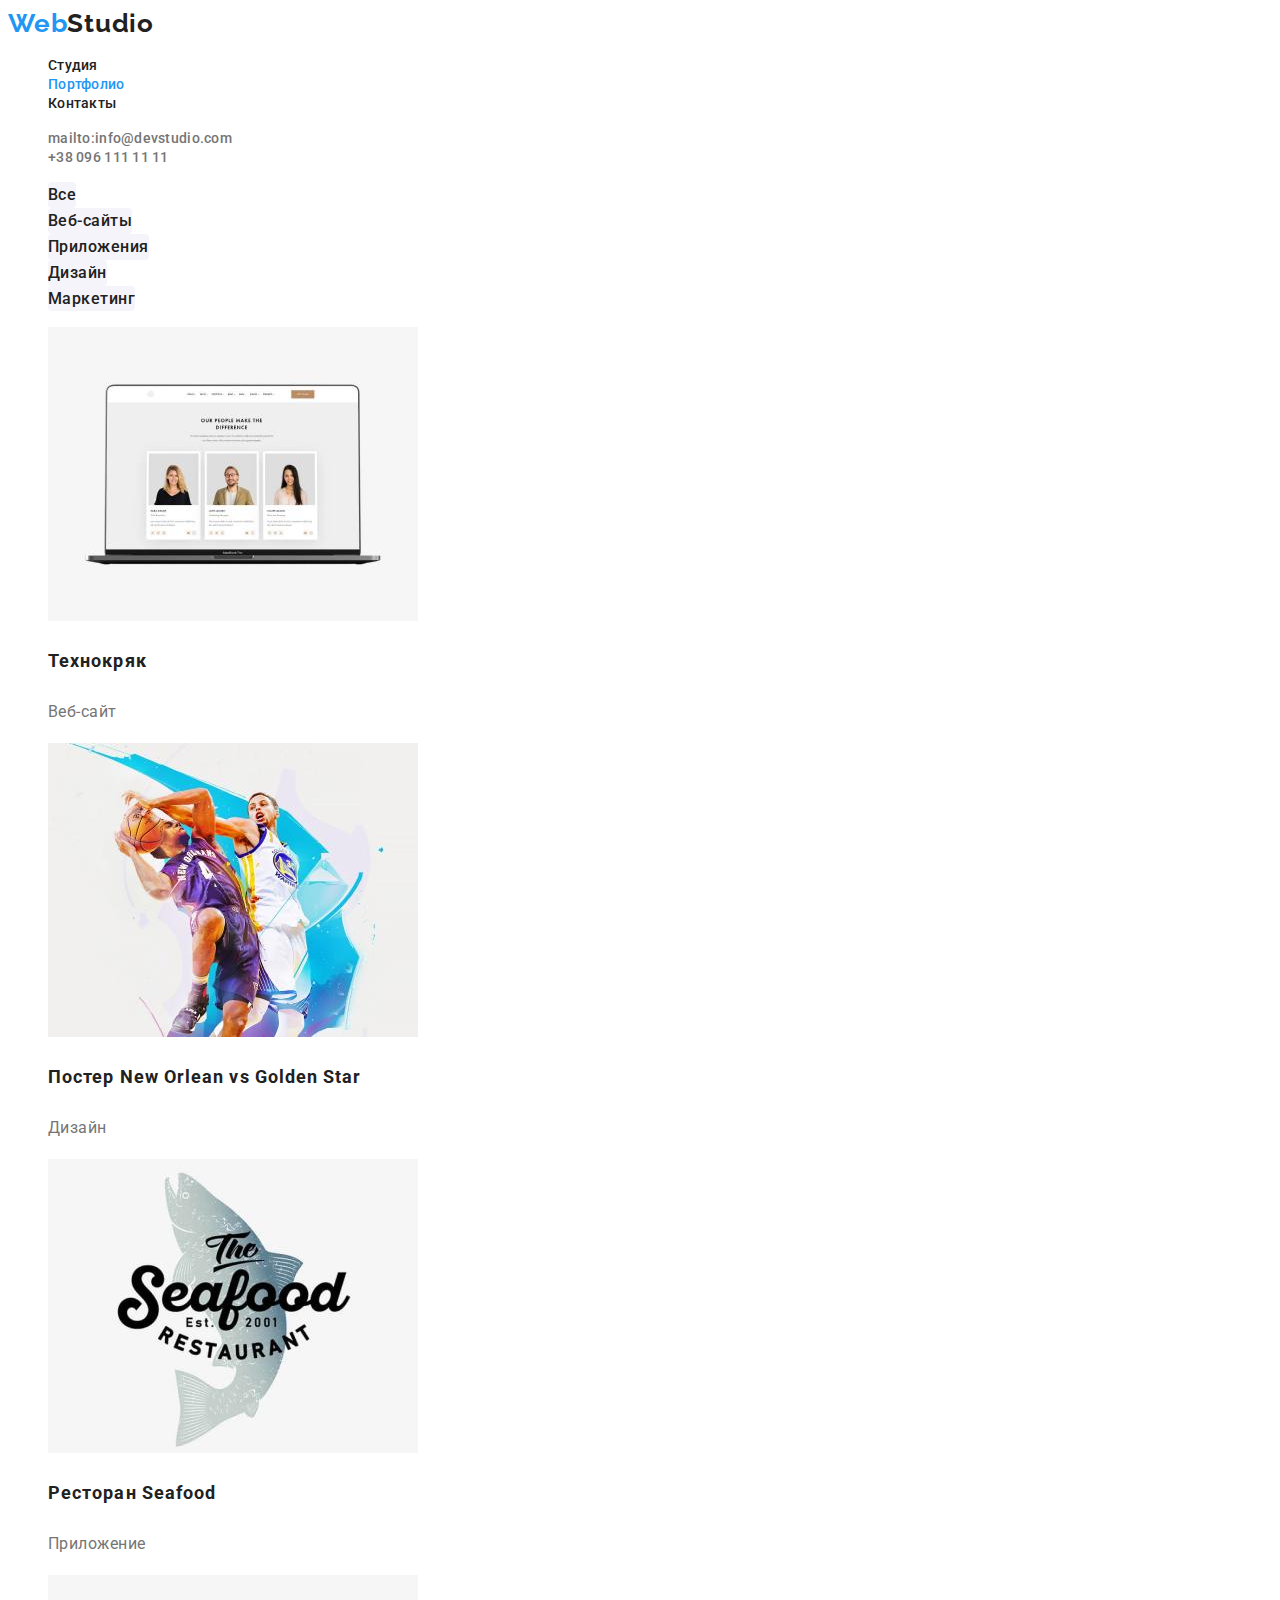
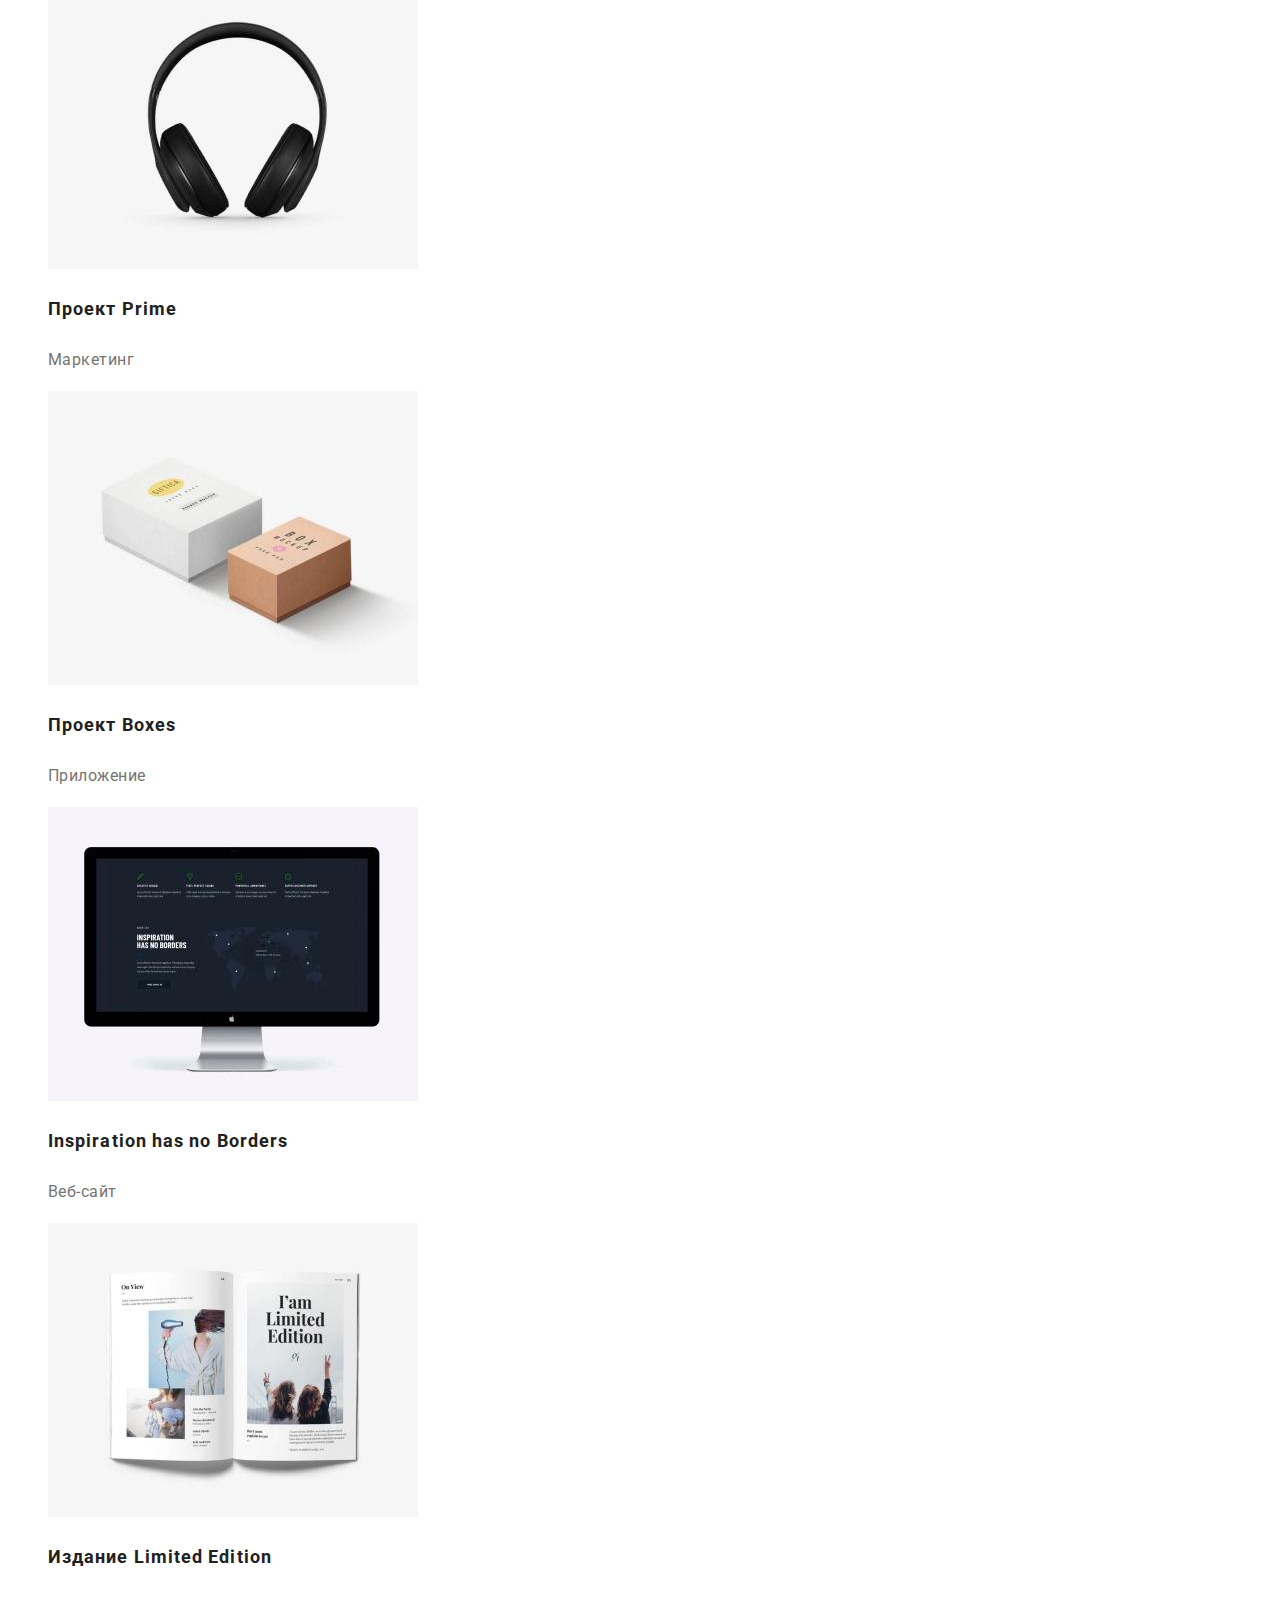
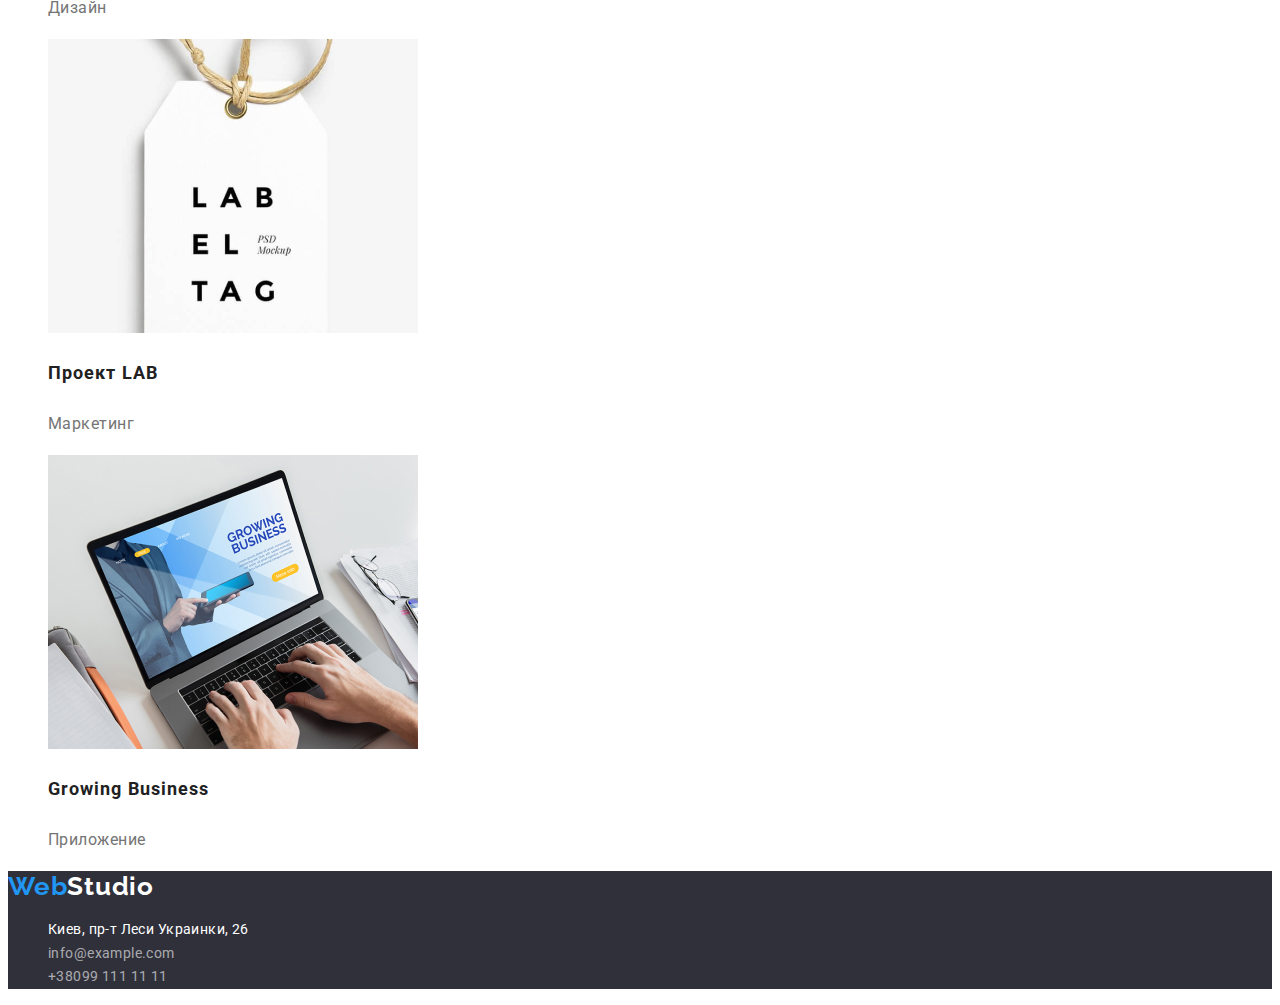
==== portfolio.html @ 42a3a4bd "1.3" ====
<!DOCTYPE html>
    <html lang="ru">
    <head>
        <meta charset="UTF-8">
        <meta http-equiv="X-UA-Compatible" content="IE=edge">
        <meta name="viewport" content="width=device-width, initial-scale=1.0">
        <title>Portfolio</title>
        <link rel="stylesheet" type="text/css" href="https://necolas.github.io/normalize.css/8.0.1/normalize.css">
        <link rel="preconnect" href="https://fonts.googleapis.com">
        <link rel="preconnect" href="https://fonts.gstatic.com" crossorigin>
        <link href="https://fonts.googleapis.com/css2?family=Raleway:wght@700&family=Roboto:wght@400;500;700&display=swap"
            rel="stylesheet">
        <link rel="stylesheet" href="./css/styles.css">
    </head>
    <body>
        <header>
            <nav>
                <a class="logo" href="index.html" lang="en">Web<span class="studio">Studio</span> </a>
                <ul class="list">
                    <li><a class="menu-link link" href="index.html">Студия</a></li>
                    <li><a class="menu-link link current" href="./portfolio.html">Портфолио</a></li>
                    <li><a class="menu-link link" href="">Контакты</a></li>
                </ul>    
            </nav>
            <ul class="list">
                <li><a class="link mail-tel" href="mailto:info@devstudio.com">mailto:info@devstudio.com</a></li>
                <li><a class="link mail-tel "  href="tel:+380961111111">+38 096 111 11 11</a></li>
            </ul>
        </header>
        <main>
        <section>
            <h1 class=" visually-hidden "> Скрытый заголовок</h1>
            <ul class="list" >
                <li><button class="btn-portfolio btn active-btn" type="button">Все</button></li>
                <li><button class="btn-portfolio btn" type="button">Веб-сайты</button></li>
                <li><button class="btn-portfolio btn" type="button">Приложения</button></li>
                <li><button class="btn-portfolio btn" type="button">Дизайн</button></li>
                <li><button class="btn-portfolio btn" type="button">Маркетинг</button></li>
            </ul>
        </section>
        </main>
        <div>
            <ul class="list" >
                <li>
                    <img class="photo-portfolio" src="./images/texnocrack.jpg" alt="технокряк" >
                    <h3 class="desc-photo" >Технокряк</h3>
                    <p class="desc-desc">Веб-сайт</p>
                </li>
                <li>
                    <img class="photo-portfolio"  src="./images/neworlean.jpg" alt="Постер New Orlean vs Golden Star">
                    <h3 class="desc-photo" lang="en">Постер New Orlean vs Golden Star</h3>
                    <p class="desc-desc">Дизайн</p>
                </li>
                <li>
                    <img class="photo-portfolio" src="./images/seafood.jpg" alt="Ресторан Seafood">
                    <h3 class="desc-photo" lang="en">Ресторан Seafood</h3>
                    <p class="desc-desc">Приложение</p>
                </li>
                <li>
                    <img class="photo-portfolio" src="./images/роектprime.jpg" alt="Проект Prime">
                    <h3 class="desc-photo" lang="en">Проект Prime</h3>
                    <p class="desc-desc">Маркетинг</p>
                </li>
                <li>
                    <img class="photo-portfolio" src="./images/роектboxes.jpg" alt="Проект Boxes">
                    <h3 class="desc-photo" lang="en">Проект Boxes</h3>
                    <p class="desc-desc">Приложение</p>
                </li>
                <li><img class="photo-portfolio" src="./images/inspiration.jpg" alt="Inspiration has no Borders">
                    <h3 class="desc-photo" lang="en">Inspiration has no Borders</h3>
                    <p class="desc-desc">Веб-сайт</p>
                </li>
                <li>
                    <img class="photo-portfolio" src="./images/здание.jpg" alt="Издание Limited Edition">
                    <h3 class="desc-photo" lang="en">Издание Limited Edition</h3>
                    <p class="desc-desc">Дизайн</p>
                </li>
                <li>
                    <img class="photo-portfolio" src="./images/lab.jpg" alt="Проект LAB">
                    <h3 class="desc-photo" lang="en">Проект LAB</h3>
                    <p class="desc-desc">Маркетинг</p>
                    
                </li>
                <li>
                    <img class="photo-portfolio" src="./images/growingbusiness.jpg" alt="Growing Business">
                    <h3 class="desc-photo" lang="en">Growing Business</h3>
                    <p class="desc-desc">Приложение</p>
                </li>
            </ul>
        </div>
        <footer class="hero-footer" >
            <!--Contact Information-->
        
            <a class="logo" href="index.html" lang="en">Web<span class="studio-footer">Studio</span> </a>
                <address>
                    <ul class="list">
                        <li>
                            <a class="contact-menu-map link map link"
                                href="https://www.google.com/maps/d/embed?mid=10uSM3H-mIU3GznYo2szRIEphczw" 
                                target="_blank"
                                rel="noopener noreferrer" > Киев, пр-т Леси Украинки, 26 </a> 
                        </li>
        
                        <li><a class="contact-menu link" href="mailto:info@example123456.com">info@example.com</a>
                        </li>
        
                        <li><a class="contact-menu link" href="tel:+380991111111">+38099 111 11 11</a>
                        </li>
        
                    </ul>
                </address>
        
        </footer>
        
    </body>
    </html>
---- css/styles.css ----
:root {
  --header-color: #ffffff;
  --primery-text-color: #212121;
  --accent-color: #2196f3;
  --fhone-color: #2f303a;
  --contact-color: rgba(255, 255, 255, 0.6);
  --mail-tel-color: #757575;
  --team-color: #f5f4fa;
}
body {
  font-family: "Roboto", sans-serif;
}

.mail-tel {
  font-style: normal;
  font-weight: 500;
  font-size: 14px;
  line-height: 1.14;
  letter-spacing: 0.02em;
  color: var(--mail-tel-color);
}
.mail-tel:hover,
.mail-tel:focus {
  color: var(--accent-color);
}
.menu-link {
  font-style: normal;
  font-weight: 500;
  font-size: 14px;
  line-height: 1.14px;
  letter-spacing: 0.02em;
  color: var(--primery-text-color);
}
.menu-link:hover,
.menu-link:focus {
  color: var(--accent-color);
}
.studio-footer {
  color: var(--header-color);
}
.logo {
  font-family: Raleway;
  font-style: normal;
  font-weight: bold;
  font-size: 26px;
  line-height: 1.19;
  letter-spacing: 0.03em;
  color: var(--accent-color);
  text-decoration: none;
}
.list {
  list-style: none;
}
.link {
  text-decoration: none;
}
.contact-menu {
  font-style: normal;
  font-weight: normal;
  font-size: 14px;
  line-height: 1.71;
  letter-spacing: 0.03em;
  color: var(--contact-color);
}
.contact-menu-map {
  font-style: normal;
  font-weight: normal;
  font-size: 14px;
  line-height: 1.71;
  letter-spacing: 0.03em;
  color: var(--header-color);
}

.contact-menu:hover,
.contact-menu:focus {
  color: var(--accent-color);
}

.hero-title {
  font-style: normal;
  font-weight: 900;
  font-size: 44px;
  line-height: 1.36;
  text-align: center;
  letter-spacing: 0.06em;
  text-transform: uppercase;
  color: var(--header-color);
}
.desc-menu {
  font-style: normal;
  font-weight: bold;
  font-size: 14px;
  line-height: 1.14;
  text-transform: uppercase;
}
.desc {
  font-style: normal;
  font-weight: normal;
  font-size: 14px;
  line-height: 1.71;
  letter-spacing: 0.03em;
  color: var(--mail-tel-color);
}
.title {
  font-style: normal;
  font-weight: bold;
  font-size: 36px;
  line-height: 1.16;
  text-align: center;
  letter-spacing: 0.03em;
  color: var(--primery-text-color);
}
.people {
  font-style: normal;
  font-weight: 500;
  font-size: 16px;
  line-height: 1.18;
  text-align: center;
  letter-spacing: 0.03em;

  color: var(--primery-text-color);
}
.people-desc {
  font-family: Roboto;
  font-style: normal;
  font-weight: normal;
  font-size: 16px;
  line-height: 1.18;
  text-align: center;
  letter-spacing: 0.03em;
  color: var(--mail-tel-color);
}
.visually-hidden {
  position: absolute;
  white-space: nowrap;
  width: 1px;
  height: 1px;
  overflow: hidden;
  border: 0;
  padding: 0;
  clip: rect(0 0 0 0);
  clip-path: inset(50%);
  margin: -1px;
}
.btn {
  font-family: Roboto;
  font-style: normal;
  font-weight: bold;
  font-size: 16px;
  line-height: 1.87;
  color: var(--primery-text-color);
  background: var(--team-color);
  cursor: pointer;
  border: 0;
  border-radius: 4px;
  border: inherit;
  padding: inherit;
}
.btn:hover,
.btn:focus {
  color: var(--header-color);
  background: var(--accent-color);
}
.btn-portfolio {
  font-style: normal;
  font-weight: 500;
  font-size: 16px;
  line-height: 1.62;
  text-align: center;
  letter-spacing: 0.03em;
  color: var(--primery-text-color);
  border: inherit;
  cursor: pointer;
  border-radius: 4px;
}
.photo-portfolio {
  width: 370px;
  height: 294px;
}
.desc-photo {
  font-family: Roboto;
  font-style: normal;
  font-weight: bold;
  font-size: 18px;
  line-height: 2;
  letter-spacing: 0.06em;
  color: var(--primery-text-color);
}
.desc-desc {
  font-style: normal;
  font-weight: normal;
  font-size: 16px;
  line-height: 1.87;
  letter-spacing: 0.03em;
  color: var(--mail-tel-color);
}
.studio {
  color: var(--primery-text-color);
}
.team {
  background: var(--team-color);
}
.logo-footer {
  font-family: Raleway;
  font-style: normal;
  font-weight: 700;
  font-size: 26px;
  line-height: 1.19;
  letter-spacing: 0.03em;
  cursor: pointer;
  color: var(--accent-color);
}
.hero-footer {
  background-color: var(--fhone-color);
}
.logo-footer:hover,
.logo-footer:focus {
  color: var(--accent-color);
}
.current {
  color: var(--accent-color);
}
.btn-order {
  color: var(--header-color);
  background: var(--accent-color);
  border-radius: 4px;
  border: 0;
}
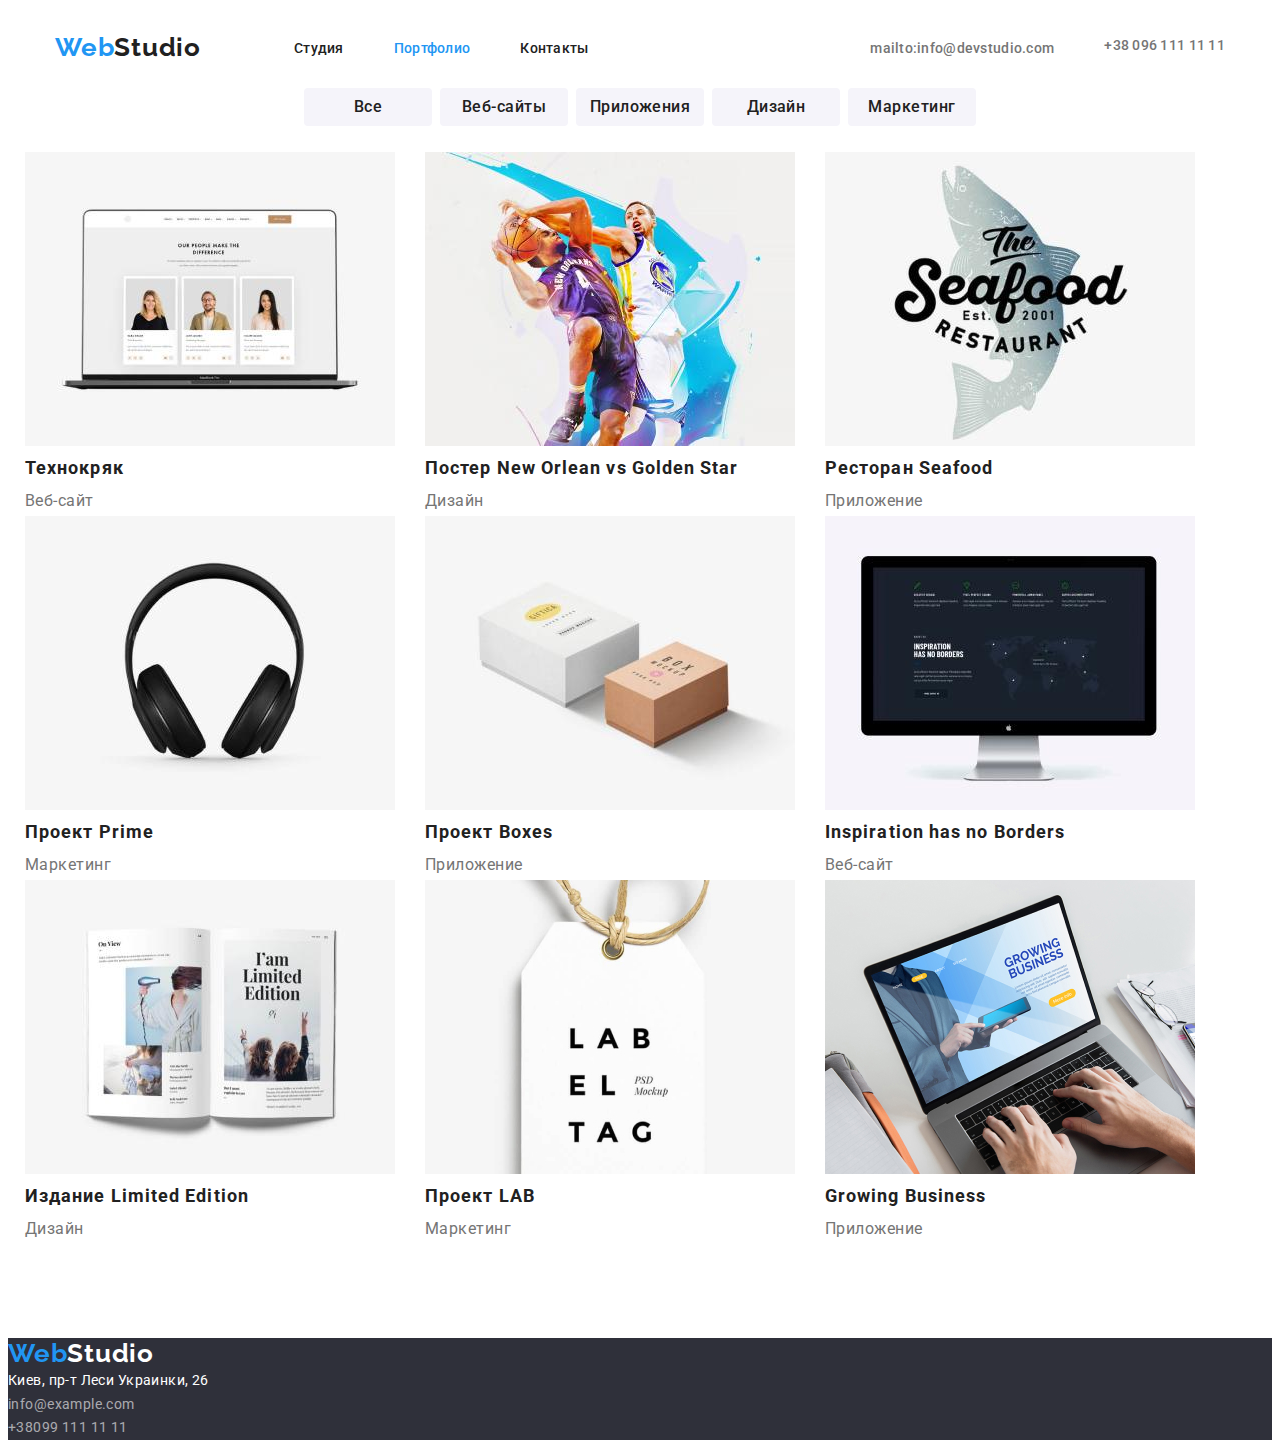
==== commit d12221ab: "1" ====
--- a/portfolio.html
+++ b/portfolio.html
@@ -13,81 +13,87 @@
         <link rel="stylesheet" href="./css/styles.css">
     </head>
     <body>
-        <header>
-            <nav>
-                <a class="logo" href="index.html" lang="en">Web<span class="studio">Studio</span> </a>
-                <ul class="list">
-                    <li><a class="menu-link link" href="index.html">Студия</a></li>
-                    <li><a class="menu-link link current" href="./portfolio.html">Портфолио</a></li>
-                    <li><a class="menu-link link" href="">Контакты</a></li>
+        <header class="header">
+          <div class="container container-header">
+            <nav class="header-nav">
+                <a class="logo header-logo" href="index.html" lang="en">Web<span class="studio">Studio</span> </a>
+                <ul class="list menu-list">
+                    <li class="li-header"><a class="menu-link link" href="index.html">Студия</a></li>
+                    <li class="li-header"><a class="menu-link link current" href="./portfolio.html">Портфолио</a></li>
+                    <li class="li-header"><a class="menu-link link" href="">Контакты</a></li>
                 </ul>    
             </nav>
-            <ul class="list">
-                <li><a class="link mail-tel" href="mailto:info@devstudio.com">mailto:info@devstudio.com</a></li>
-                <li><a class="link mail-tel "  href="tel:+380961111111">+38 096 111 11 11</a></li>
-            </ul>
+            <div class="header-connect">
+                <ul class="list tel">
+                    <li><a class="link mail-tel " href="mailto:info@devstudio.com">mailto:info@devstudio.com</a></li>
+                    <li><a class="link mail-tel  tel"  href="tel:+380961111111">+38 096 111 11 11</a></li>
+                </ul>
+            </div>
+          </div>
         </header>
         <main>
         <section>
             <h1 class=" visually-hidden "> Скрытый заголовок</h1>
-            <ul class="list" >
-                <li><button class="btn-portfolio btn active-btn" type="button">Все</button></li>
-                <li><button class="btn-portfolio btn" type="button">Веб-сайты</button></li>
-                <li><button class="btn-portfolio btn" type="button">Приложения</button></li>
-                <li><button class="btn-portfolio btn" type="button">Дизайн</button></li>
-                <li><button class="btn-portfolio btn" type="button">Маркетинг</button></li>
+            <ul class="list btn-list" >
+                <li class="btn-li"><button class="btn-portfolio btn active-btn" type="button">Все</button></li>
+                <li class="btn-li"><button class="btn-portfolio btn" type="button">Веб-сайты</button></li>
+                <li class="btn-li"><button class="btn-portfolio btn" type="button">Приложения</button></li>
+                <li class="btn-li"><button class="btn-portfolio btn" type="button">Дизайн</button></li>
+                <li class="btn-li"><button class="btn-portfolio btn" type="button">Маркетинг</button></li>
             </ul>
         </section>
         </main>
-        <div>
-            <ul class="list" >
-                <li>
+        <section class="about">
+            <div class="container">
+            <ul class="list about-list" >
+                <li class="about-item">
                     <img class="photo-portfolio" src="./images/texnocrack.jpg" alt="технокряк" >
                     <h3 class="desc-photo" >Технокряк</h3>
                     <p class="desc-desc">Веб-сайт</p>
                 </li>
-                <li>
+                <li class="about-item">
                     <img class="photo-portfolio"  src="./images/neworlean.jpg" alt="Постер New Orlean vs Golden Star">
                     <h3 class="desc-photo" lang="en">Постер New Orlean vs Golden Star</h3>
                     <p class="desc-desc">Дизайн</p>
                 </li>
-                <li>
+                <li class="about-item">
                     <img class="photo-portfolio" src="./images/seafood.jpg" alt="Ресторан Seafood">
                     <h3 class="desc-photo" lang="en">Ресторан Seafood</h3>
                     <p class="desc-desc">Приложение</p>
                 </li>
-                <li>
+                <li class="about-item">
                     <img class="photo-portfolio" src="./images/роектprime.jpg" alt="Проект Prime">
                     <h3 class="desc-photo" lang="en">Проект Prime</h3>
                     <p class="desc-desc">Маркетинг</p>
                 </li>
-                <li>
+                <li class="about-item">
                     <img class="photo-portfolio" src="./images/роектboxes.jpg" alt="Проект Boxes">
                     <h3 class="desc-photo" lang="en">Проект Boxes</h3>
                     <p class="desc-desc">Приложение</p>
                 </li>
-                <li><img class="photo-portfolio" src="./images/inspiration.jpg" alt="Inspiration has no Borders">
+                <li class="about-item">
+                    <img class="photo-portfolio" src="./images/inspiration.jpg" alt="Inspiration has no Borders">
                     <h3 class="desc-photo" lang="en">Inspiration has no Borders</h3>
                     <p class="desc-desc">Веб-сайт</p>
                 </li>
-                <li>
+                <li class="about-item" >
                     <img class="photo-portfolio" src="./images/здание.jpg" alt="Издание Limited Edition">
                     <h3 class="desc-photo" lang="en">Издание Limited Edition</h3>
                     <p class="desc-desc">Дизайн</p>
                 </li>
-                <li>
+                <li class="about-item">
                     <img class="photo-portfolio" src="./images/lab.jpg" alt="Проект LAB">
                     <h3 class="desc-photo" lang="en">Проект LAB</h3>
                     <p class="desc-desc">Маркетинг</p>
-                    
                 </li>
-                <li>
+                <li class="about-item">
                     <img class="photo-portfolio" src="./images/growingbusiness.jpg" alt="Growing Business">
                     <h3 class="desc-photo" lang="en">Growing Business</h3>
                     <p class="desc-desc">Приложение</p>
                 </li>
             </ul>
-        </div>
+            </div>
+        </section>
         <footer class="hero-footer" >
             <!--Contact Information-->
         
--- a/css/styles.css
+++ b/css/styles.css
@@ -7,6 +7,9 @@
   --mail-tel-color: #757575;
   --team-color: #f5f4fa;
 }
+* {
+  box-sizing: border-box;
+}
 body {
   font-family: "Roboto", sans-serif;
 }
@@ -38,6 +41,9 @@
 .studio-footer {
   color: var(--header-color);
 }
+.header-logo {
+  margin-right: 93px;
+}
 .logo {
   font-family: Raleway;
   font-style: normal;
@@ -48,6 +54,25 @@
   color: var(--accent-color);
   text-decoration: none;
 }
+.li-header:not(:last-child) {
+  margin-right: 50px;
+}
+.tel {
+  margin-left: 50px;
+}
+.btn-list {
+  display: flex;
+  align-items: center;
+  justify-content: center;
+}
+.btn-li:not(:last-child) {
+  margin-right: 8px;
+}
+.header {
+  padding-top: 24px;
+  padding-bottom: 25px;
+}
+
 .list {
   list-style: none;
 }
@@ -77,6 +102,10 @@
 }
 
 .hero-title {
+  padding-top: 200px;
+  padding-bottom: 280px;
+  padding-left: 452px;
+  padding-right: 452px;
   font-style: normal;
   font-weight: 900;
   font-size: 44px;
@@ -162,6 +191,8 @@
   background: var(--accent-color);
 }
 .btn-portfolio {
+  width: 128px;
+  height: 38px;
   font-style: normal;
   font-weight: 500;
   font-size: 16px;
@@ -211,6 +242,8 @@
   color: var(--accent-color);
 }
 .hero-footer {
+  display: flex;
+  display: block;
   background-color: var(--fhone-color);
 }
 .logo-footer:hover,
@@ -221,8 +254,70 @@
   color: var(--accent-color);
 }
 .btn-order {
+  display: flex;
+  margin: 0 auto;
+  margin-top: 40px;
+  margin-bottom: 210px;
+  padding-left: 32px;
+  padding-right: 32px;
+  padding-top: 10px;
+  padding-bottom: 10px;
+  cursor: pointer;
   color: var(--header-color);
   background: var(--accent-color);
   border-radius: 4px;
   border: 0;
 }
+
+p,
+h1,
+h2,
+h3 {
+  margin: 0;
+}
+ul {
+  margin: 0;
+  padding: 0;
+}
+.container {
+  width: 1200px;
+  padding-right: 15px;
+  padding-left: 15px;
+  margin: 0 auto;
+}
+.header-nav {
+  display: flex;
+  align-items: center;
+}
+.menu-list {
+  display: flex;
+}
+.header-connect {
+  display: flex;
+  margin-left: auto;
+  align-items: center;
+}
+.container-header {
+  display: flex;
+}
+.tel {
+  display: flex;
+}
+.about {
+  padding-top: 56px;
+  padding-bottom: 94px;
+}
+.about-list {
+  display: flex;
+  flex-wrap: wrap;
+  margin-left: -30px;
+  margin-top: -30px;
+}
+.about-item:not(:last-child) {
+  margin-right: 30px;
+}
+.about-item: {
+  flex-basis: calc(100% / 3 - 30px);
+  margin-left: 30px;
+  margin-top: 30px;
+}
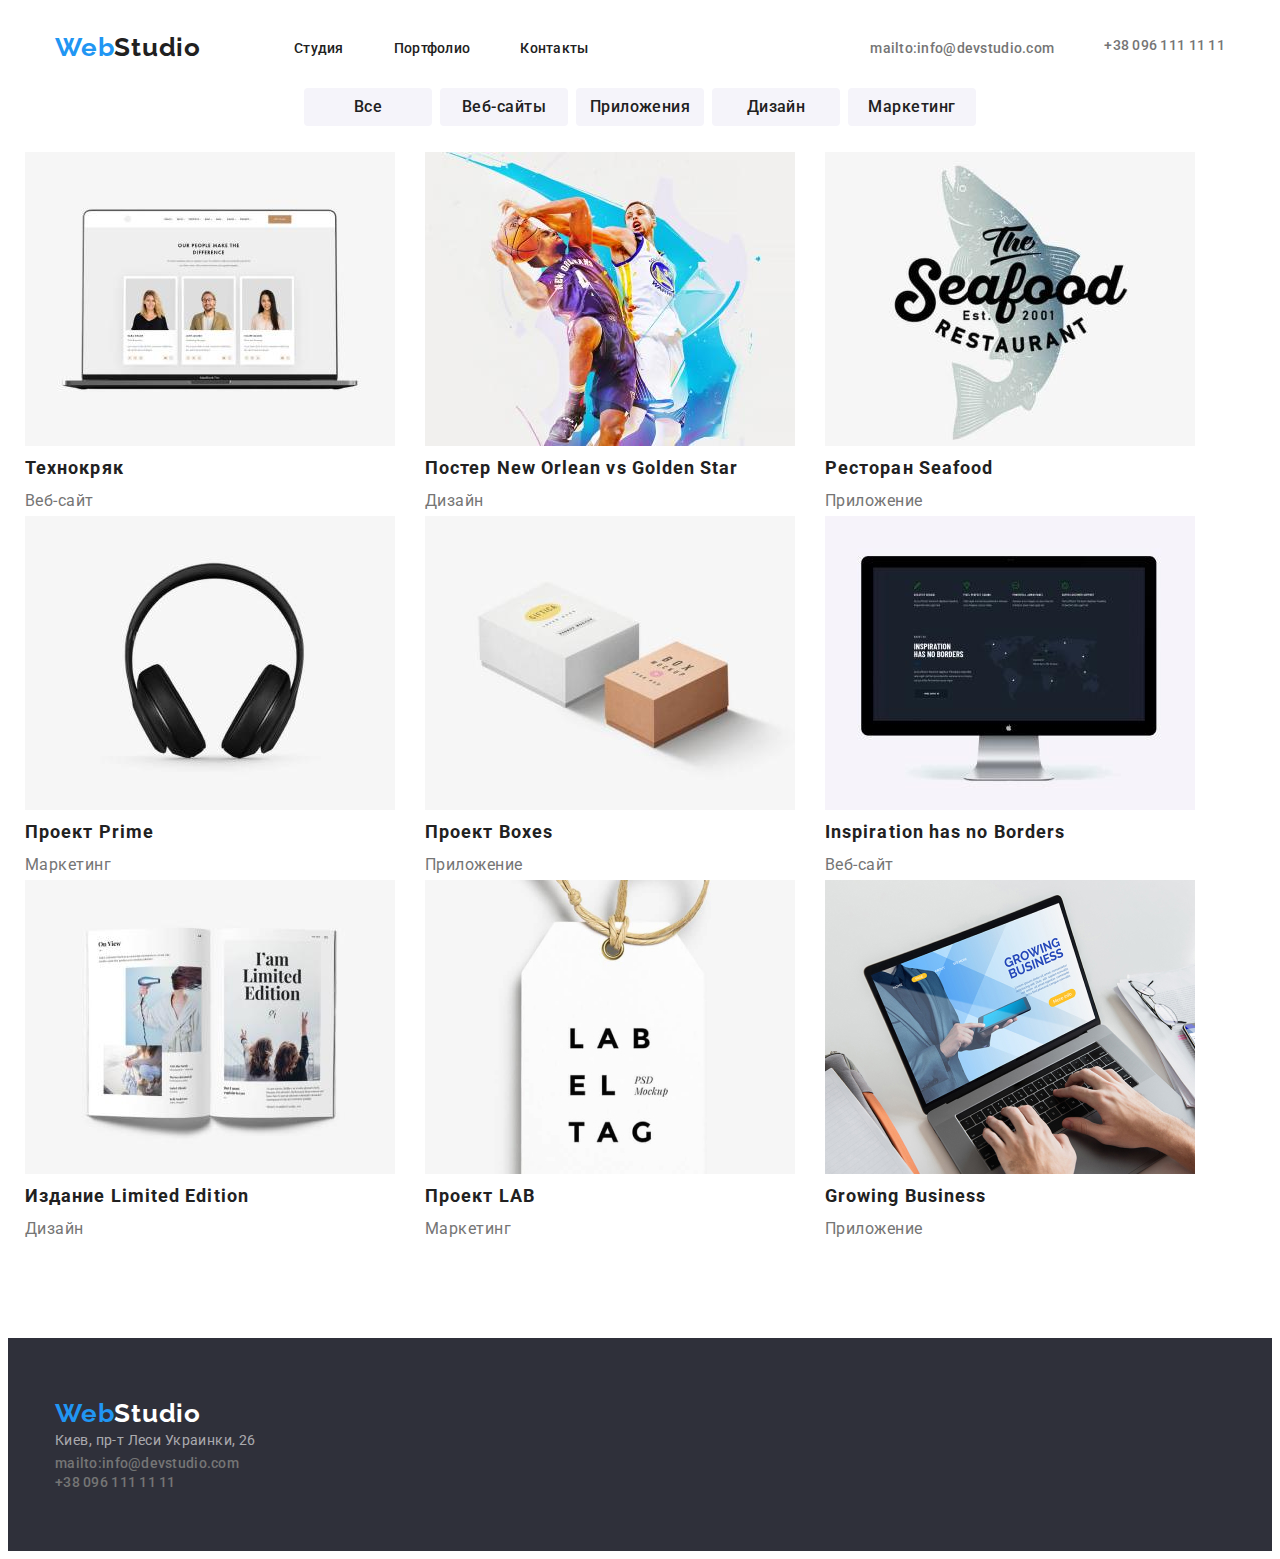
==== commit 4d677ce2: "2" ====
--- a/portfolio.html
+++ b/portfolio.html
@@ -94,29 +94,19 @@
             </ul>
             </div>
         </section>
-        <footer class="hero-footer" >
-            <!--Contact Information-->
-        
-            <a class="logo" href="index.html" lang="en">Web<span class="studio-footer">Studio</span> </a>
-                <address>
-                    <ul class="list">
-                        <li>
-                            <a class="contact-menu-map link map link"
-                                href="https://www.google.com/maps/d/embed?mid=10uSM3H-mIU3GznYo2szRIEphczw" 
-                                target="_blank"
-                                rel="noopener noreferrer" > Киев, пр-т Леси Украинки, 26 </a> 
-                        </li>
-        
-                        <li><a class="contact-menu link" href="mailto:info@example123456.com">info@example.com</a>
-                        </li>
-        
-                        <li><a class="contact-menu link" href="tel:+380991111111">+38099 111 11 11</a>
-                        </li>
-        
+        <footer class="hero-footer">
+            <div class="container">
+                <a class="logo-footer link" href="index.html" lang="en">Web<span class="studio-footer">Studio</span> </a>
+                <address class="contact-adress">
+                    <ul class="list ">
+                        <li><a class=" link contact-menu  link map"
+                                href="https://www.google.com/maps/d/embed?mid=10uSM3H-mIU3GznYo2szRIEphczw" target="_blank"
+                                rel="noopener noreferrer">Киев, пр-т Леси Украинки, 26</a></li>
+                        <li><a class=" link mail-tel" href="mailto:info@devstudio.com">mailto:info@devstudio.com</a></li>
+                        <li><a class=" link mail-tel" href="tel:+380961111111">+38 096 111 11 11</a></li>
                     </ul>
                 </address>
-        
+            </div>
         </footer>
-        
     </body>
     </html>--- a/css/styles.css
+++ b/css/styles.css
@@ -102,10 +102,9 @@
 }
 
 .hero-title {
-  padding-top: 200px;
-  padding-bottom: 280px;
-  padding-left: 452px;
-  padding-right: 452px;
+  display: block;
+  margin-bottom: 50px;
+
   font-style: normal;
   font-weight: 900;
   font-size: 44px;
@@ -131,13 +130,9 @@
   color: var(--mail-tel-color);
 }
 .title {
-  font-style: normal;
-  font-weight: bold;
-  font-size: 36px;
-  line-height: 1.16;
-  text-align: center;
-  letter-spacing: 0.03em;
-  color: var(--primery-text-color);
+  display: block;
+  text-align: center;
+  margin-bottom: 50px;
 }
 .people {
   font-style: normal;
@@ -191,6 +186,7 @@
   background: var(--accent-color);
 }
 .btn-portfolio {
+  text-align: center;
   width: 128px;
   height: 38px;
   font-style: normal;
@@ -241,23 +237,19 @@
   cursor: pointer;
   color: var(--accent-color);
 }
-.hero-footer {
-  display: flex;
+.hero {
   display: block;
+  text-align: center;
   background-color: var(--fhone-color);
+  padding-top: 200px;
+  padding-bottom: 210px;
 }
 .logo-footer:hover,
 .logo-footer:focus {
   color: var(--accent-color);
 }
-.current {
-  color: var(--accent-color);
-}
+
 .btn-order {
-  display: flex;
-  margin: 0 auto;
-  margin-top: 40px;
-  margin-bottom: 210px;
   padding-left: 32px;
   padding-right: 32px;
   padding-top: 10px;
@@ -321,3 +313,43 @@
   margin-left: 30px;
   margin-top: 30px;
 }
+.list-desc {
+  display: flex;
+}
+.list-item:not(:last-child) {
+  margin-right: 30px;
+}
+
+.desc-section {
+  padding-top: 94px;
+  padding-bottom: 94px;
+}
+.list-foto {
+  display: flex;
+}
+.foto-item:not(:last-child) {
+  margin-right: 30px;
+}
+.foto-occup {
+  padding-top: 94px;
+  padding-bottom: 94px;
+}
+.list-team {
+  display: flex;
+}
+.team {
+  padding-top: 94px;
+  padding-bottom: 94px;
+}
+.foto-team:not(:last-child) {
+  margin-right: 30px;
+}
+.hero-footer {
+  padding-top: 60px;
+  padding-bottom: 60px;
+  background-color: var(--fhone-color);
+}
+.contact-adress {
+  margin-right: 0;
+  font-style: inherit;
+}
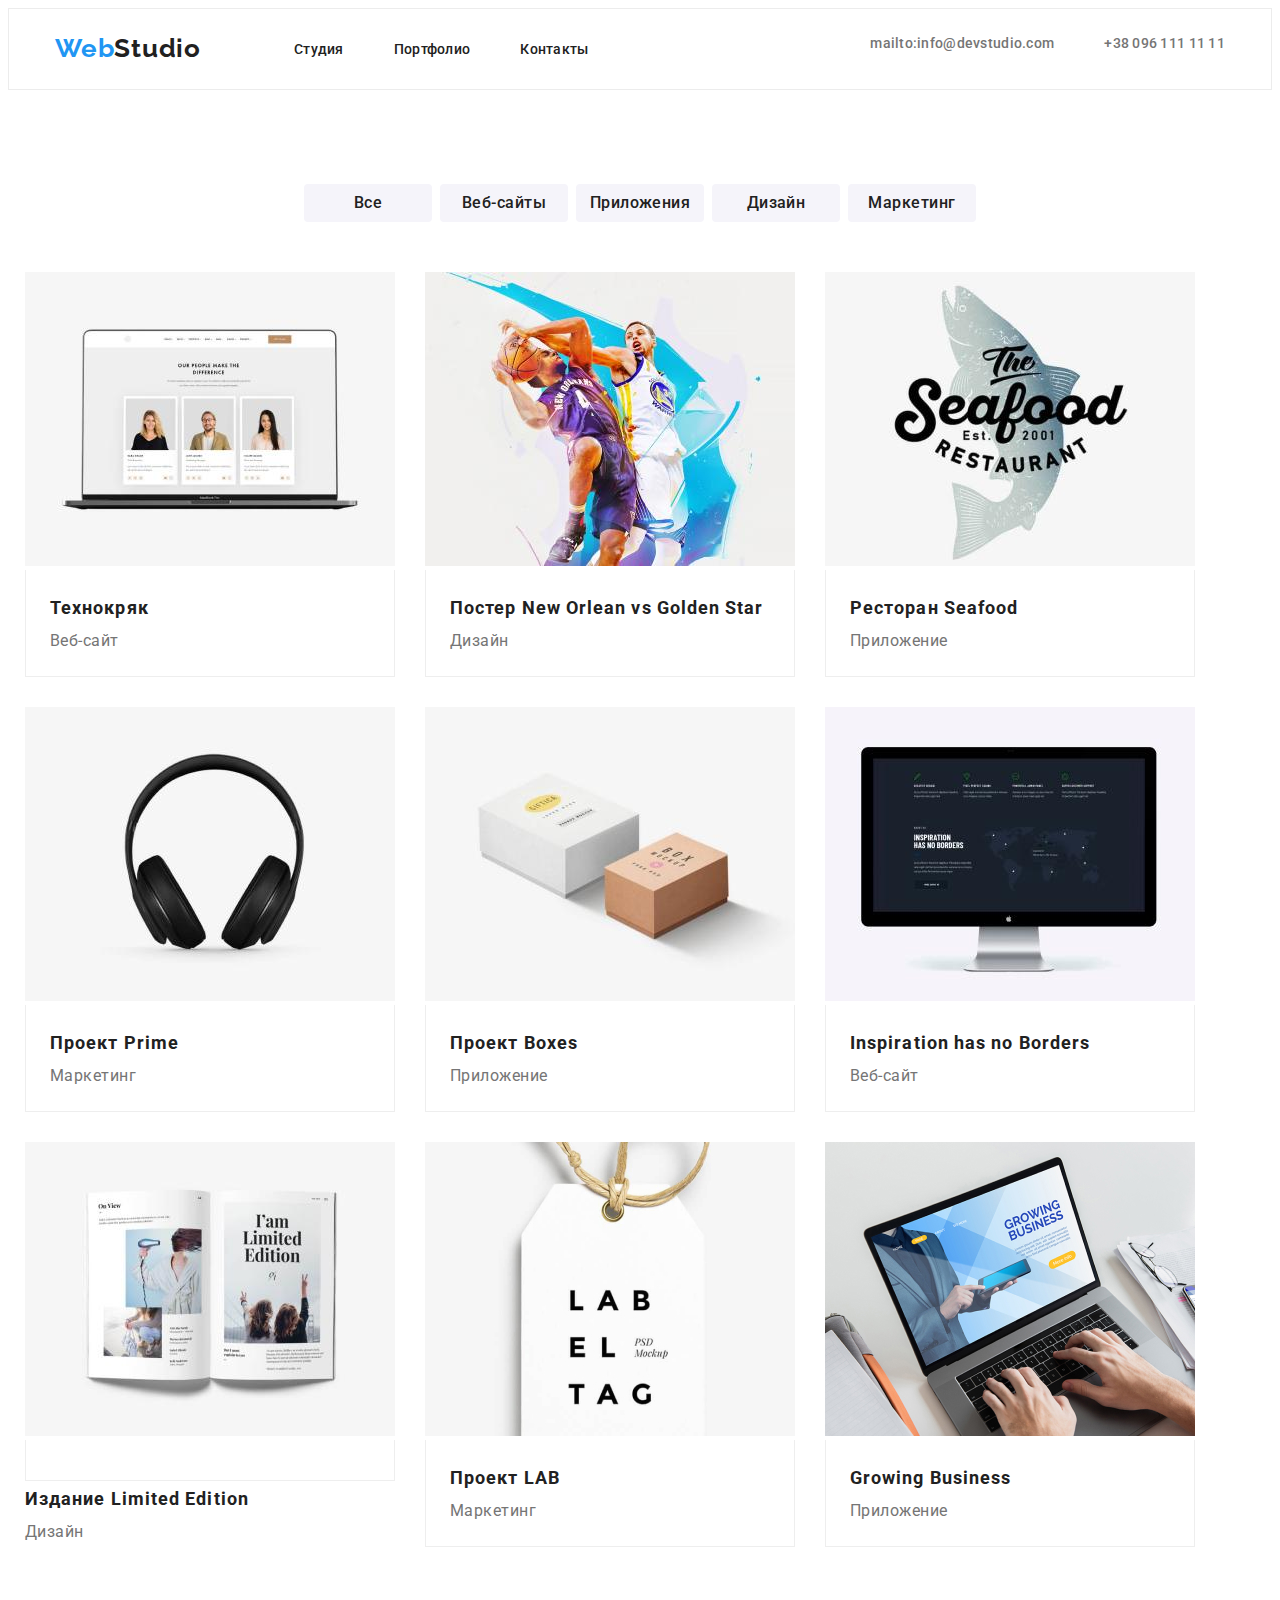
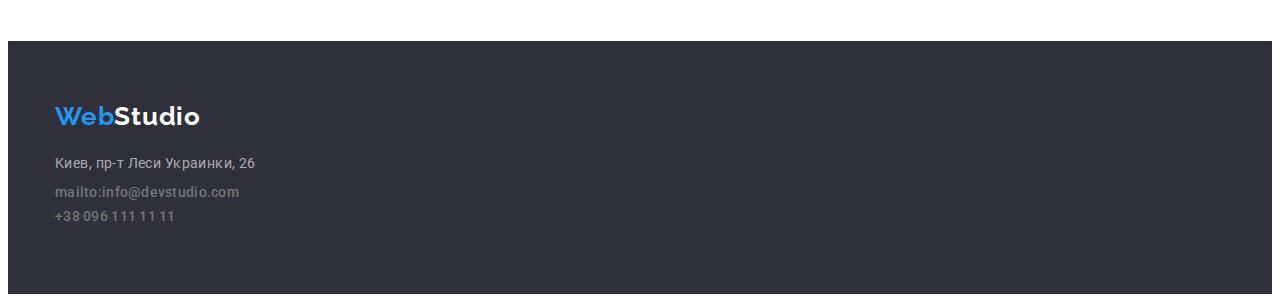
==== commit d5ac293f: "1" ====
--- a/portfolio.html
+++ b/portfolio.html
@@ -31,69 +31,90 @@
             </div>
           </div>
         </header>
-        <main>
-        <section>
-            <h1 class=" visually-hidden "> Скрытый заголовок</h1>
-            <ul class="list btn-list" >
-                <li class="btn-li"><button class="btn-portfolio btn active-btn" type="button">Все</button></li>
-                <li class="btn-li"><button class="btn-portfolio btn" type="button">Веб-сайты</button></li>
-                <li class="btn-li"><button class="btn-portfolio btn" type="button">Приложения</button></li>
-                <li class="btn-li"><button class="btn-portfolio btn" type="button">Дизайн</button></li>
-                <li class="btn-li"><button class="btn-portfolio btn" type="button">Маркетинг</button></li>
-            </ul>
-        </section>
-        </main>
-        <section class="about">
-            <div class="container">
+     <main>
+        <div class="container">
+            <section>
+                
+                    <h1 class=" visually-hidden "> Скрытый заголовок</h1>
+                    <ul class="list btn-list" >
+                        <li class="btn-li"><button class="btn-portfolio btn active-btn" type="button">Все</button></li>
+                        <li class="btn-li"><button class="btn-portfolio btn" type="button">Веб-сайты</button></li>
+                        <li class="btn-li"><button class="btn-portfolio btn" type="button">Приложения</button></li>
+                        <li class="btn-li"><button class="btn-portfolio btn" type="button">Дизайн</button></li>
+                        <li class="btn-li"><button class="btn-portfolio btn" type="button">Маркетинг</button></li>
+                    </ul>
+                
+            </section>
+        
+         <section class="about">
+            
             <ul class="list about-list" >
                 <li class="about-item">
                     <img class="photo-portfolio" src="./images/texnocrack.jpg" alt="технокряк" >
-                    <h3 class="desc-photo" >Технокряк</h3>
-                    <p class="desc-desc">Веб-сайт</p>
+                    <div class="port-card">
+                        <h3 class="desc-photo" >Технокряк</h3>
+                        <p class="desc-desc">Веб-сайт</p>
+                    </div>
                 </li>
                 <li class="about-item">
                     <img class="photo-portfolio"  src="./images/neworlean.jpg" alt="Постер New Orlean vs Golden Star">
-                    <h3 class="desc-photo" lang="en">Постер New Orlean vs Golden Star</h3>
-                    <p class="desc-desc">Дизайн</p>
+                    <div class="port-card">
+                        <h3 class="desc-photo" lang="en">Постер New Orlean vs Golden Star</h3>
+                        <p class="desc-desc">Дизайн</p>
+                    </div>
                 </li>
                 <li class="about-item">
                     <img class="photo-portfolio" src="./images/seafood.jpg" alt="Ресторан Seafood">
-                    <h3 class="desc-photo" lang="en">Ресторан Seafood</h3>
-                    <p class="desc-desc">Приложение</p>
+                    <div class="port-card">
+                        <h3 class="desc-photo" lang="en">Ресторан Seafood</h3>
+                        <p class="desc-desc">Приложение</p>
+                    </div>
                 </li>
                 <li class="about-item">
                     <img class="photo-portfolio" src="./images/роектprime.jpg" alt="Проект Prime">
-                    <h3 class="desc-photo" lang="en">Проект Prime</h3>
-                    <p class="desc-desc">Маркетинг</p>
+                    <div class="port-card">
+                        <h3 class="desc-photo" lang="en">Проект Prime</h3>
+                        <p class="desc-desc">Маркетинг</p>
+                    </div>
                 </li>
                 <li class="about-item">
                     <img class="photo-portfolio" src="./images/роектboxes.jpg" alt="Проект Boxes">
-                    <h3 class="desc-photo" lang="en">Проект Boxes</h3>
-                    <p class="desc-desc">Приложение</p>
+                    <div class="port-card">
+                        <h3 class="desc-photo" lang="en">Проект Boxes</h3>
+                        <p class="desc-desc">Приложение</p>
+                    </div>
                 </li>
                 <li class="about-item">
                     <img class="photo-portfolio" src="./images/inspiration.jpg" alt="Inspiration has no Borders">
-                    <h3 class="desc-photo" lang="en">Inspiration has no Borders</h3>
-                    <p class="desc-desc">Веб-сайт</p>
+                    <div class="port-card">
+                        <h3 class="desc-photo" lang="en">Inspiration has no Borders</h3>
+                        <p class="desc-desc">Веб-сайт</p>
+                    </div>
                 </li>
                 <li class="about-item" >
                     <img class="photo-portfolio" src="./images/здание.jpg" alt="Издание Limited Edition">
+                    <div class="port-card"></div>
                     <h3 class="desc-photo" lang="en">Издание Limited Edition</h3>
                     <p class="desc-desc">Дизайн</p>
                 </li>
                 <li class="about-item">
                     <img class="photo-portfolio" src="./images/lab.jpg" alt="Проект LAB">
-                    <h3 class="desc-photo" lang="en">Проект LAB</h3>
-                    <p class="desc-desc">Маркетинг</p>
+                    <div class="port-card">
+                        <h3 class="desc-photo" lang="en">Проект LAB</h3>
+                        <p class="desc-desc">Маркетинг</p>
+                    </div>
                 </li>
                 <li class="about-item">
                     <img class="photo-portfolio" src="./images/growingbusiness.jpg" alt="Growing Business">
-                    <h3 class="desc-photo" lang="en">Growing Business</h3>
-                    <p class="desc-desc">Приложение</p>
+                    <div class="port-card">
+                        <h3 class="desc-photo" lang="en">Growing Business</h3>
+                        <p class="desc-desc">Приложение</p>
+                    </div>
                 </li>
             </ul>
-            </div>
         </section>
+    </div>
+</main>
         <footer class="hero-footer">
             <div class="container">
                 <a class="logo-footer link" href="index.html" lang="en">Web<span class="studio-footer">Studio</span> </a>
--- a/css/styles.css
+++ b/css/styles.css
@@ -6,6 +6,7 @@
   --contact-color: rgba(255, 255, 255, 0.6);
   --mail-tel-color: #757575;
   --team-color: #f5f4fa;
+  --grey-line: #ececec;
 }
 * {
   box-sizing: border-box;
@@ -15,6 +16,8 @@
 }
 
 .mail-tel {
+  display: block;
+  margin-bottom: 9px;
   font-style: normal;
   font-weight: 500;
   font-size: 14px;
@@ -22,6 +25,10 @@
   letter-spacing: 0.02em;
   color: var(--mail-tel-color);
 }
+.mail-tel:not(:last-child) {
+  margin-bottom: 9px;
+}
+
 .mail-tel:hover,
 .mail-tel:focus {
   color: var(--accent-color);
@@ -64,11 +71,14 @@
   display: flex;
   align-items: center;
   justify-content: center;
+  margin-top: 94px;
+  margin-bottom: 50px;
 }
 .btn-li:not(:last-child) {
   margin-right: 8px;
 }
 .header {
+  border: 1px solid var(--grey-line);
   padding-top: 24px;
   padding-bottom: 25px;
 }
@@ -76,10 +86,13 @@
 .list {
   list-style: none;
 }
+
 .link {
   text-decoration: none;
 }
 .contact-menu {
+  display: block;
+  margin-bottom: 9px;
   font-style: normal;
   font-weight: normal;
   font-size: 14px;
@@ -228,6 +241,8 @@
   background: var(--team-color);
 }
 .logo-footer {
+  display: block;
+  margin-bottom: 20px;
   font-family: Raleway;
   font-style: normal;
   font-weight: 700;
@@ -242,7 +257,7 @@
   text-align: center;
   background-color: var(--fhone-color);
   padding-top: 200px;
-  padding-bottom: 210px;
+  padding-bottom: 200px;
 }
 .logo-footer:hover,
 .logo-footer:focus {
@@ -296,14 +311,12 @@
   display: flex;
 }
 .about {
-  padding-top: 56px;
   padding-bottom: 94px;
 }
 .about-list {
   display: flex;
   flex-wrap: wrap;
   margin-left: -30px;
-  margin-top: -30px;
 }
 .about-item:not(:last-child) {
   margin-right: 30px;
@@ -313,6 +326,9 @@
   margin-left: 30px;
   margin-top: 30px;
 }
+.about-item:nth-child(-n + 6) {
+  margin-bottom: 30px;
+}
 .list-desc {
   display: flex;
 }
@@ -331,7 +347,6 @@
   margin-right: 30px;
 }
 .foto-occup {
-  padding-top: 94px;
   padding-bottom: 94px;
 }
 .list-team {
@@ -341,8 +356,19 @@
   padding-top: 94px;
   padding-bottom: 94px;
 }
-.foto-team:not(:last-child) {
+.foto-team {
+  margin-bottom: 94px;
+  flex-wrap: wrap;
+  width: 270px;
   margin-right: 30px;
+  background: #ffffff;
+  box-shadow: 0px 1px 3px rgba(0, 0, 0, 0.12), 0px 1px 1px rgba(0, 0, 0, 0.14),
+    0px 2px 1px rgba(0, 0, 0, 0.2);
+  border-radius: 0px 0px 4px 4px;
+}
+
+.foto-team:nth-child(4n) {
+  margin-right: 0;
 }
 .hero-footer {
   padding-top: 60px;
@@ -353,3 +379,23 @@
   margin-right: 0;
   font-style: inherit;
 }
+.img {
+  display: block;
+  max-width: 100%;
+  height: auto;
+}
+.team-description {
+  padding-top: 30px;
+  padding-bottom: 30px;
+}
+.adress-mb:not(:last-child) {
+  display: block;
+  margin-right: 9px;
+}
+.port-card {
+  min-width: 322px;
+  padding: 20px 24px;
+  border-bottom: 1px solid #eeeeee;
+  border-right: 1px solid #eeeeee;
+  border-left: 1px solid #eeeeee;
+}
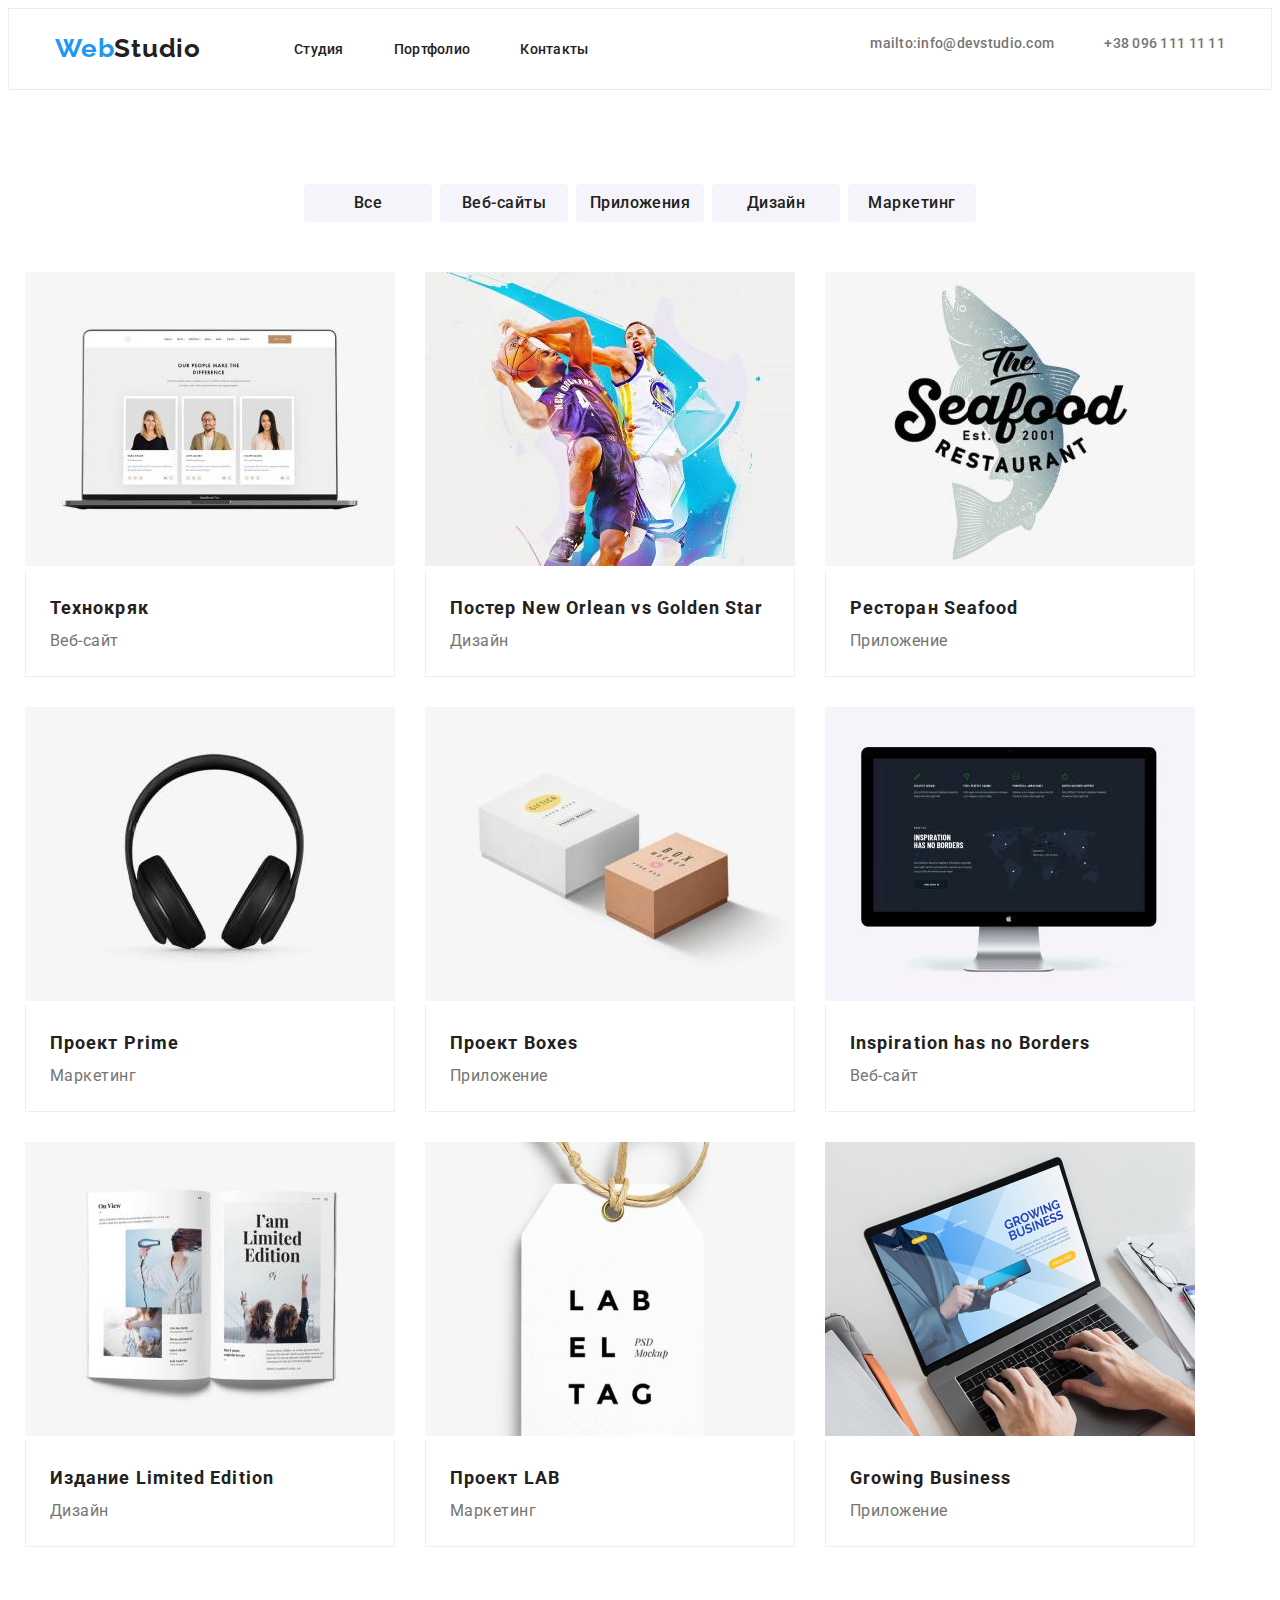
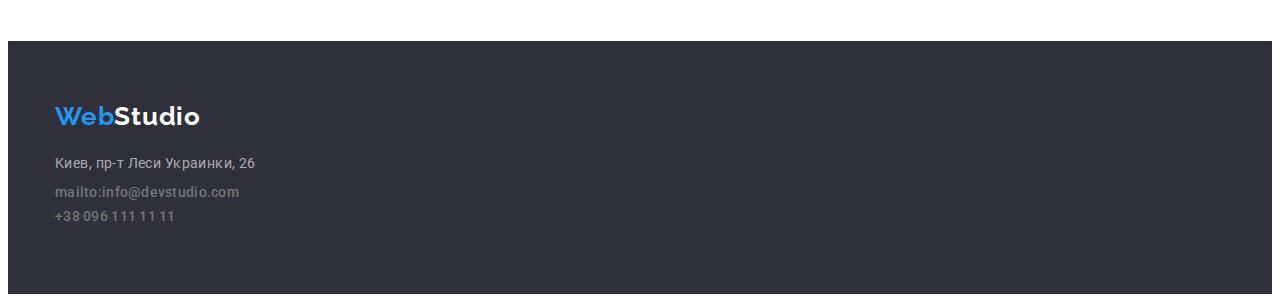
==== commit 061d3523: "115" ====
--- a/portfolio.html
+++ b/portfolio.html
@@ -93,9 +93,10 @@
                 </li>
                 <li class="about-item" >
                     <img class="photo-portfolio" src="./images/здание.jpg" alt="Издание Limited Edition">
-                    <div class="port-card"></div>
-                    <h3 class="desc-photo" lang="en">Издание Limited Edition</h3>
-                    <p class="desc-desc">Дизайн</p>
+                    <div class="port-card">
+                        <h3 class="desc-photo" lang="en">Издание Limited Edition</h3>
+                        <p class="desc-desc">Дизайн</p>
+                    </div>
                 </li>
                 <li class="about-item">
                     <img class="photo-portfolio" src="./images/lab.jpg" alt="Проект LAB">
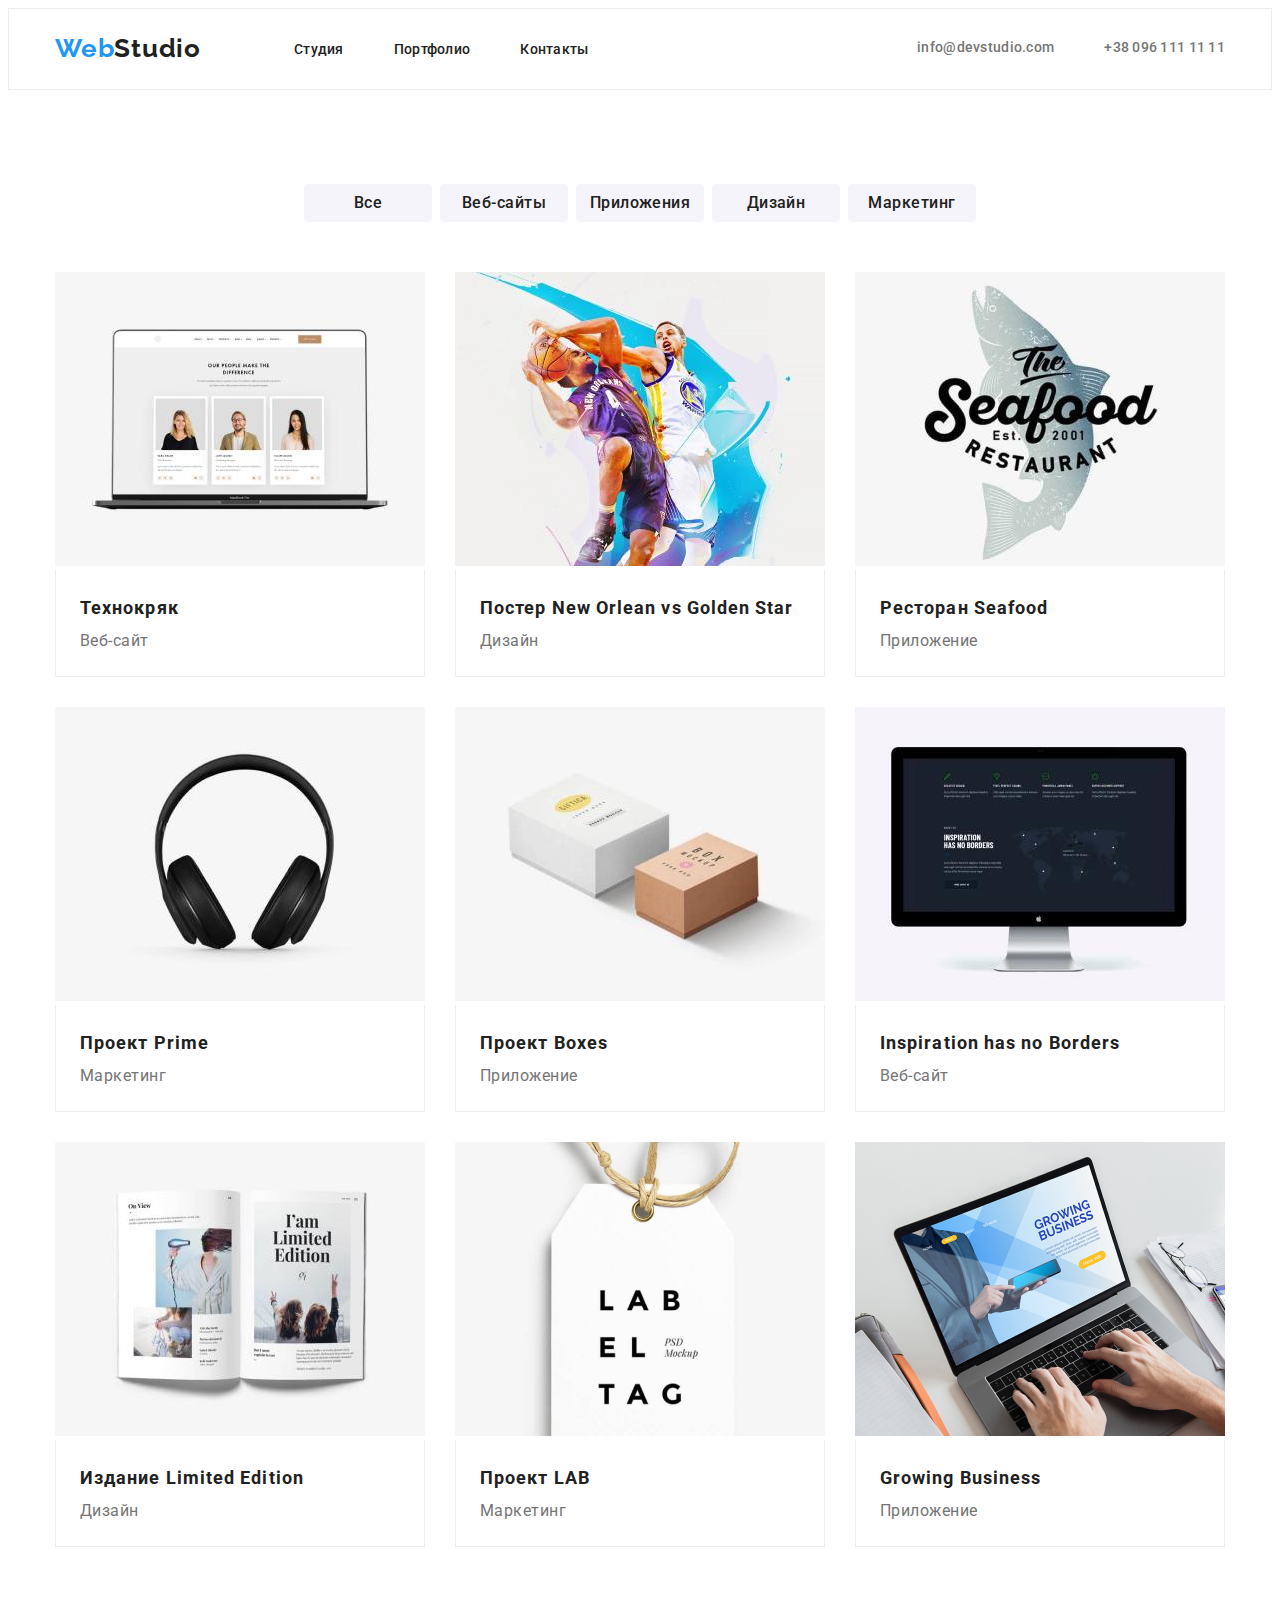
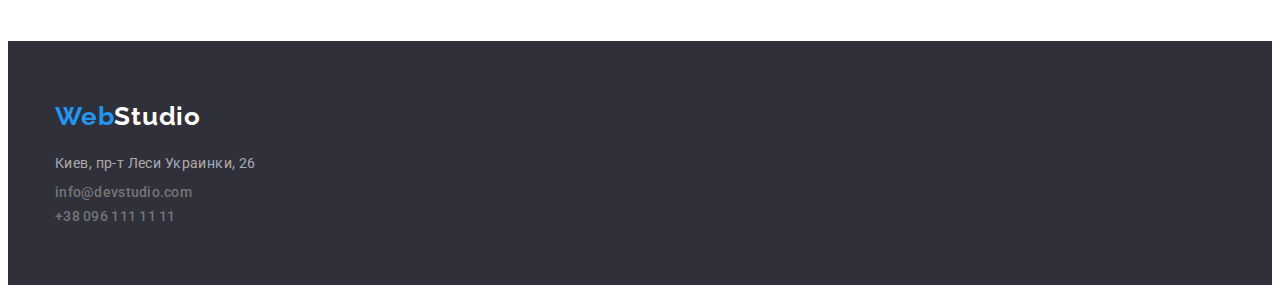
==== commit 32155926: "555" ====
--- a/portfolio.html
+++ b/portfolio.html
@@ -25,15 +25,16 @@
             </nav>
             <div class="header-connect">
                 <ul class="list tel">
-                    <li><a class="link mail-tel " href="mailto:info@devstudio.com">mailto:info@devstudio.com</a></li>
+                    <li><a class="link mail-tel " href="mailto:info@devstudio.com">info@devstudio.com</a></li>
                     <li><a class="link mail-tel  tel"  href="tel:+380961111111">+38 096 111 11 11</a></li>
                 </ul>
             </div>
           </div>
         </header>
      <main>
-        <div class="container">
-            <section>
+         <section class="main-sec">
+            <div class="container">
+                <section>
                 
                     <h1 class=" visually-hidden "> Скрытый заголовок</h1>
                     <ul class="list btn-list" >
@@ -44,18 +45,18 @@
                         <li class="btn-li"><button class="btn-portfolio btn" type="button">Маркетинг</button></li>
                     </ul>
                 
-            </section>
+                </section>
         
-         <section class="about">
+                <section class="about">
             
-            <ul class="list about-list" >
-                <li class="about-item">
-                    <img class="photo-portfolio" src="./images/texnocrack.jpg" alt="технокряк" >
-                    <div class="port-card">
-                        <h3 class="desc-photo" >Технокряк</h3>
-                        <p class="desc-desc">Веб-сайт</p>
-                    </div>
-                </li>
+                <ul class="list about-list" >
+                    <li class="about-item">
+                        <img class="photo-portfolio" src="./images/texnocrack.jpg" alt="технокряк" >
+                        <div class="port-card">
+                            <h3 class="desc-photo" >Технокряк</h3>
+                            <p class="desc-desc">Веб-сайт</p>
+                        </div>
+                    </li>
                 <li class="about-item">
                     <img class="photo-portfolio"  src="./images/neworlean.jpg" alt="Постер New Orlean vs Golden Star">
                     <div class="port-card">
@@ -77,55 +78,58 @@
                         <p class="desc-desc">Маркетинг</p>
                     </div>
                 </li>
-                <li class="about-item">
-                    <img class="photo-portfolio" src="./images/роектboxes.jpg" alt="Проект Boxes">
-                    <div class="port-card">
-                        <h3 class="desc-photo" lang="en">Проект Boxes</h3>
-                        <p class="desc-desc">Приложение</p>
-                    </div>
-                </li>
-                <li class="about-item">
-                    <img class="photo-portfolio" src="./images/inspiration.jpg" alt="Inspiration has no Borders">
-                    <div class="port-card">
-                        <h3 class="desc-photo" lang="en">Inspiration has no Borders</h3>
-                        <p class="desc-desc">Веб-сайт</p>
-                    </div>
-                </li>
-                <li class="about-item" >
-                    <img class="photo-portfolio" src="./images/здание.jpg" alt="Издание Limited Edition">
-                    <div class="port-card">
-                        <h3 class="desc-photo" lang="en">Издание Limited Edition</h3>
-                        <p class="desc-desc">Дизайн</p>
-                    </div>
-                </li>
-                <li class="about-item">
-                    <img class="photo-portfolio" src="./images/lab.jpg" alt="Проект LAB">
-                    <div class="port-card">
-                        <h3 class="desc-photo" lang="en">Проект LAB</h3>
-                        <p class="desc-desc">Маркетинг</p>
-                    </div>
-                </li>
-                <li class="about-item">
-                    <img class="photo-portfolio" src="./images/growingbusiness.jpg" alt="Growing Business">
-                    <div class="port-card">
-                        <h3 class="desc-photo" lang="en">Growing Business</h3>
-                        <p class="desc-desc">Приложение</p>
-                    </div>
-                </li>
-            </ul>
+                    <li class="about-item">
+                        <img class="photo-portfolio" src="./images/роектboxes.jpg" alt="Проект Boxes">
+                        <div class="port-card">
+                            <h3 class="desc-photo" lang="en">Проект Boxes</h3>
+                            <p class="desc-desc">Приложение</p>
+                        </div>
+                    </li>
+                    <li class="about-item">
+                     <img class="photo-portfolio" src="./images/inspiration.jpg" alt="Inspiration has no Borders">
+                        <div class="port-card">
+                            <h3 class="desc-photo" lang="en">Inspiration has no Borders</h3>
+                            <p class="desc-desc">Веб-сайт</p>
+                        </div>
+                    </li>
+                    <li class="about-item" >
+                        <img class="photo-portfolio" src="./images/здание.jpg" alt="Издание Limited Edition">
+                        <div class="port-card">
+                            <h3 class="desc-photo" lang="en">Издание Limited Edition</h3>
+                            <p class="desc-desc">Дизайн</p>
+                        </div>
+                    </li>
+                    <li class="about-item">
+                        <img class="photo-portfolio" src="./images/lab.jpg" alt="Проект LAB">
+                        <div class="port-card">
+                            <h3 class="desc-photo" lang="en">Проект LAB</h3>
+                            <p class="desc-desc">Маркетинг</p>
+                        </div>
+                        </li>
+                        <li class="about-item">
+                            <img class="photo-portfolio" src="./images/growingbusiness.jpg" alt="Growing Business">
+                            <div class="port-card">
+                                <h3 class="desc-photo" lang="en">Growing Business</h3>
+                                <p class="desc-desc">Приложение</p>
+                            </div>
+                        </li>
+                    </ul>
+                </section>
+            </div>
         </section>
-    </div>
-</main>
+    </main>
+
         <footer class="hero-footer">
             <div class="container">
                 <a class="logo-footer link" href="index.html" lang="en">Web<span class="studio-footer">Studio</span> </a>
                 <address class="contact-adress">
-                    <ul class="list ">
-                        <li><a class=" link contact-menu  link map"
+                    <ul class="list">
+                        <li class="adress-mb"><a class=" link contact-menu  link map"
                                 href="https://www.google.com/maps/d/embed?mid=10uSM3H-mIU3GznYo2szRIEphczw" target="_blank"
                                 rel="noopener noreferrer">Киев, пр-т Леси Украинки, 26</a></li>
-                        <li><a class=" link mail-tel" href="mailto:info@devstudio.com">mailto:info@devstudio.com</a></li>
-                        <li><a class=" link mail-tel" href="tel:+380961111111">+38 096 111 11 11</a></li>
+                        <li class="adress-mb"><a class=" link mail-tel"
+                                href="mailto:info@devstudio.com">info@devstudio.com</a></li>
+                        <li class="adress-mb"><a class=" link mail-tel" href="tel:+380961111111">+38 096 111 11 11</a></li>
                     </ul>
                 </address>
             </div>
--- a/css/styles.css
+++ b/css/styles.css
@@ -17,7 +17,6 @@
 
 .mail-tel {
   display: block;
-  margin-bottom: 9px;
   font-style: normal;
   font-weight: 500;
   font-size: 14px;
@@ -71,7 +70,6 @@
   display: flex;
   align-items: center;
   justify-content: center;
-  margin-top: 94px;
   margin-bottom: 50px;
 }
 .btn-li:not(:last-child) {
@@ -92,7 +90,6 @@
 }
 .contact-menu {
   display: block;
-  margin-bottom: 9px;
   font-style: normal;
   font-weight: normal;
   font-size: 14px;
@@ -274,6 +271,10 @@
   background: var(--accent-color);
   border-radius: 4px;
   border: 0;
+  line-height: 30px;
+  font-size: 16px;
+  font-weight: bold;
+  letter-spacing: 0.06em;
 }
 
 p,
@@ -316,15 +317,13 @@
 .about-list {
   display: flex;
   flex-wrap: wrap;
-  margin-left: -30px;
-}
-.about-item:not(:last-child) {
+}
+.about-item {
   margin-right: 30px;
 }
-.about-item: {
-  flex-basis: calc(100% / 3 - 30px);
-  margin-left: 30px;
-  margin-top: 30px;
+
+.about-item:nth-child(3n) {
+  margin-right: 0px;
 }
 .about-item:nth-child(-n + 6) {
   margin-bottom: 30px;
@@ -357,7 +356,6 @@
   padding-bottom: 94px;
 }
 .foto-team {
-  margin-bottom: 94px;
   flex-wrap: wrap;
   width: 270px;
   margin-right: 30px;
@@ -391,6 +389,7 @@
 .adress-mb:not(:last-child) {
   display: block;
   margin-right: 9px;
+  margin-bottom: 9px;
 }
 .port-card {
   min-width: 322px;
@@ -399,3 +398,7 @@
   border-right: 1px solid #eeeeee;
   border-left: 1px solid #eeeeee;
 }
+.main-sec {
+  padding-top: 94px;
+  padding-bottom: ;
+}
